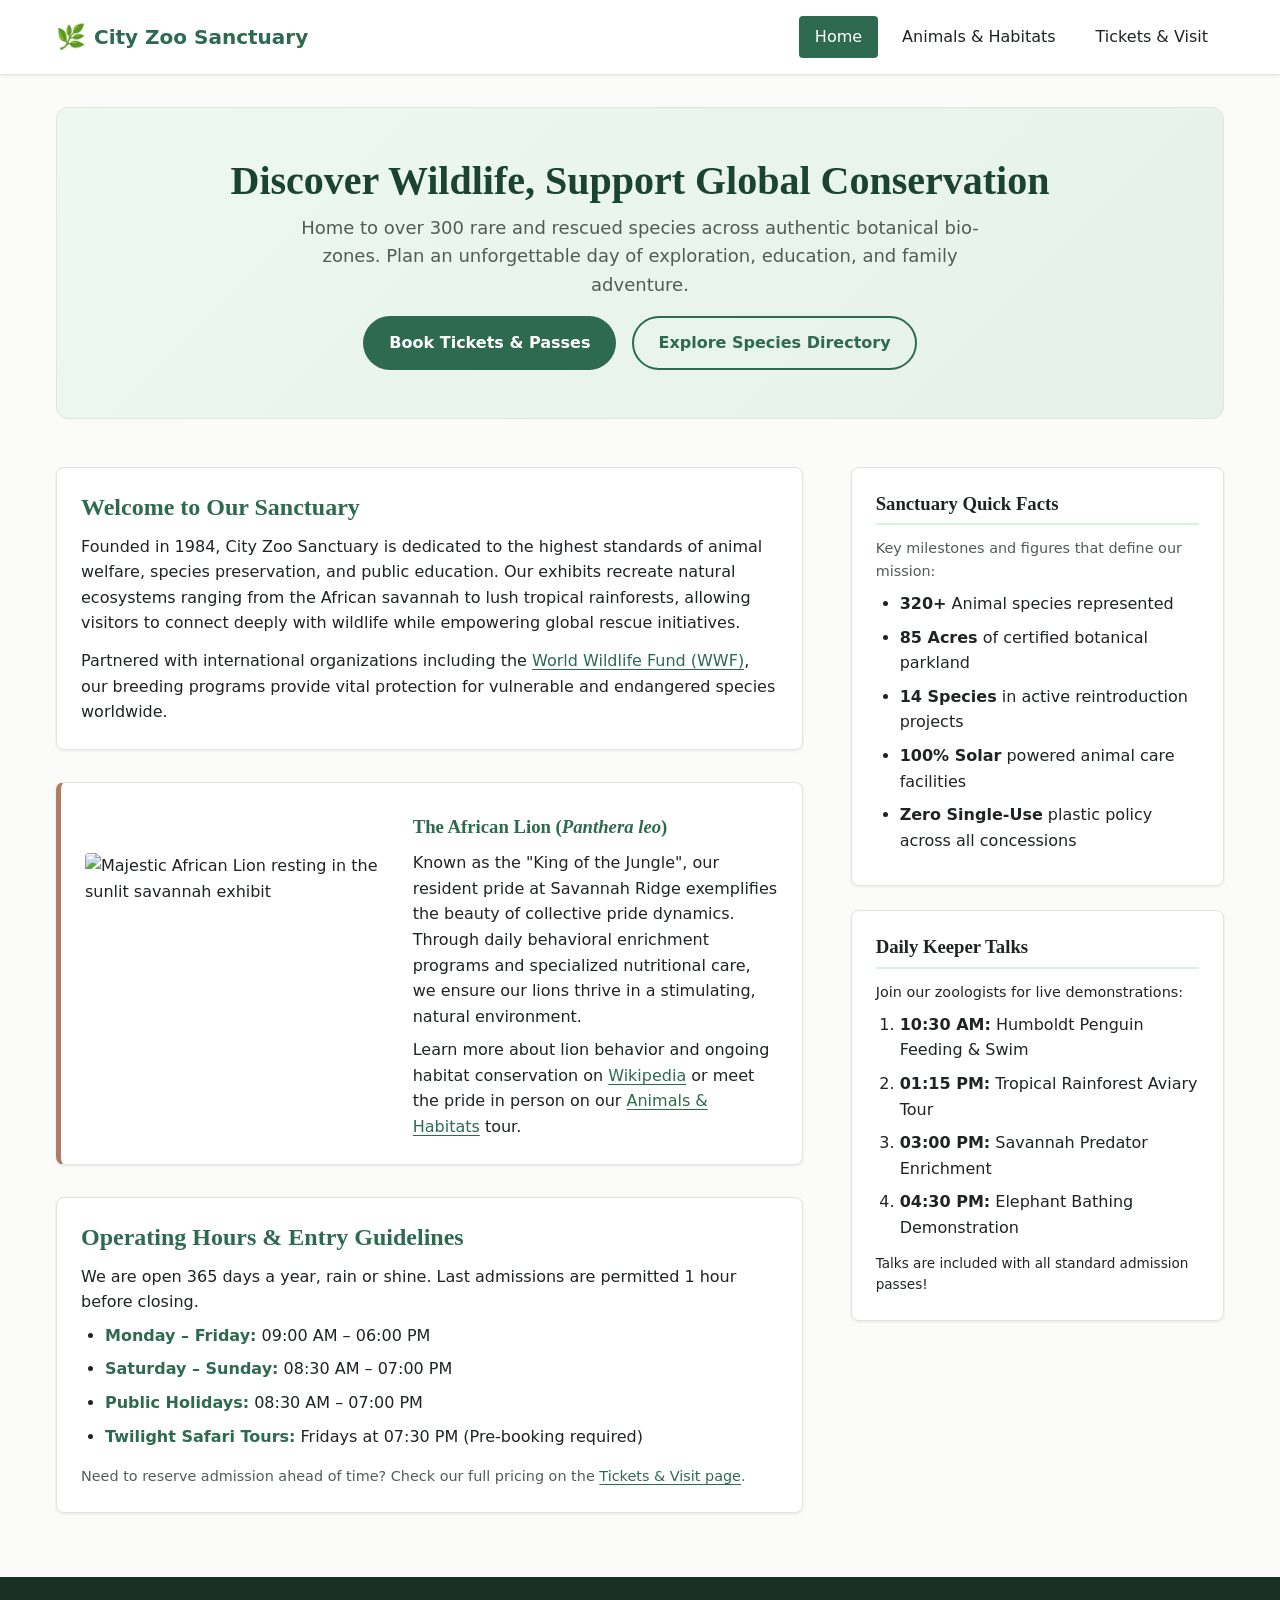
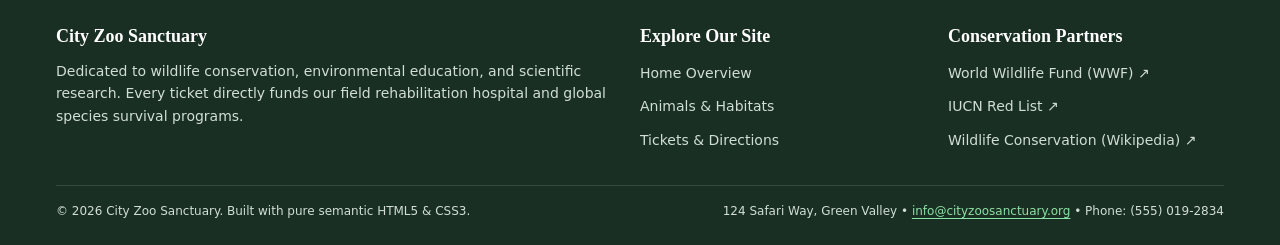
==== Project1/index.html @ 41828d02 "feat: create initial website structure with index, tickets, animals pages, and stylesheet" ====
<!DOCTYPE html>
<html lang="en">
<head>
  <meta charset="UTF-8">
  <meta name="viewport" content="width=device-width, initial-scale=1.0">
  <meta http-equiv="X-UA-Compatible" content="IE=edge">
  
  <title>City Zoo Sanctuary | Home &amp; Wildlife Highlights</title>
  <meta name="description" content="Welcome to City Zoo Sanctuary. Explore world-class wildlife habitats, daily feeding talks, operating hours, and active species conservation programs.">
  
  <!-- Baseline Design Tokens & Core Stylesheet -->
  <link rel="stylesheet" href="css/style.css">
</head>
<body>

  <!-- Site Header Landmark with Flexbox Navigation -->
  <header class="site-header">
    <div class="container navbar-container">
      <a href="index.html" class="brand-link" aria-label="City Zoo Sanctuary Home">
        <span class="brand-logo-icon" aria-hidden="true">🌿</span>
        <span>City Zoo Sanctuary</span>
      </a>

      <!-- Primary Site Navigation (Internal Links) -->
      <nav class="site-nav" aria-label="Main Website Navigation">
        <ul class="nav-menu">
          <li class="nav-item"><a href="index.html" class="nav-link active" aria-current="page">Home</a></li>
          <li class="nav-item"><a href="animals.html" class="nav-link">Animals &amp; Habitats</a></li>
          <li class="nav-item"><a href="tickets.html" class="nav-link">Tickets &amp; Visit</a></li>
        </ul>
      </nav>
    </div>
  </header>

  <!-- Main Landmark -->
  <main class="site-main">
    <div class="container">
      
      <!-- Welcome Hero Section -->
      <section class="page-hero" aria-labelledby="welcome-heading">
        <h1 id="welcome-heading">Discover Wildlife, Support Global Conservation</h1>
        <p>
          Home to over 300 rare and rescued species across authentic botanical bio-zones.
          Plan an unforgettable day of exploration, education, and family adventure.
        </p>
        <div class="hero-actions">
          <a href="tickets.html" class="btn btn-primary">Book Tickets &amp; Passes</a>
          <a href="animals.html" class="btn btn-secondary">Explore Species Directory</a>
        </div>
      </section>

      <!-- Content Split: Main Sections + Aside Sidebar -->
      <div class="home-layout-grid">
        
        <!-- Main Column -->
        <div class="home-main-column">
          
          <!-- Introduction Section -->
          <section class="content-card" aria-labelledby="intro-title">
            <h2 id="intro-title">Welcome to Our Sanctuary</h2>
            <p>
              Founded in 1984, City Zoo Sanctuary is dedicated to the highest standards of animal welfare,
              species preservation, and public education. Our exhibits recreate natural ecosystems ranging
              from the African savannah to lush tropical rainforests, allowing visitors to connect deeply
              with wildlife while empowering global rescue initiatives.
            </p>
            <p style="margin-top: 0.75rem;">
              Partnered with international organizations including the
              <a href="https://www.worldwildlife.org" target="_blank" rel="noopener noreferrer">World Wildlife Fund (WWF)</a>,
              our breeding programs provide vital protection for vulnerable and endangered species worldwide.
            </p>
          </section>

          <!-- Featured Article Landmark: Animal of the Month -->
          <article class="content-card featured-article" aria-labelledby="article-aotm-title">
            <div class="featured-article-content">
              <div class="featured-img-wrap">
                <img 
                  src="https://images.unsplash.com/photo-1546182990-dffeafbe841d?auto=format&fit=crop&w=800&q=80" 
                  alt="Majestic African Lion resting in the sunlit savannah exhibit"
                  loading="lazy"
                >
              </div>
              <div class="featured-article-body">
                <span class="species-status-tag status-vulnerable">Animal of the Month</span>
                <h3 id="article-aotm-title" style="margin-top: 0.5rem;">The African Lion (<em>Panthera leo</em>)</h3>
                <p>
                  Known as the "King of the Jungle", our resident pride at Savannah Ridge exemplifies the
                  beauty of collective pride dynamics. Through daily behavioral enrichment programs and
                  specialized nutritional care, we ensure our lions thrive in a stimulating, natural environment.
                </p>
                <p style="margin-top: 0.5rem;">
                  Learn more about lion behavior and ongoing habitat conservation on 
                  <a href="https://en.wikipedia.org/wiki/Lion" target="_blank" rel="noopener noreferrer">Wikipedia</a>
                  or meet the pride in person on our <a href="animals.html">Animals &amp; Habitats</a> tour.
                </p>
              </div>
            </div>
          </article>

          <!-- Operating Hours Section with Unordered List -->
          <section class="content-card" aria-labelledby="hours-title">
            <h2 id="hours-title">Operating Hours &amp; Entry Guidelines</h2>
            <p>We are open 365 days a year, rain or shine. Last admissions are permitted 1 hour before closing.</p>
            
            <ul class="hours-list">
              <li><span class="hours-highlight">Monday – Friday:</span> 09:00 AM – 06:00 PM</li>
              <li><span class="hours-highlight">Saturday – Sunday:</span> 08:30 AM – 07:00 PM</li>
              <li><span class="hours-highlight">Public Holidays:</span> 08:30 AM – 07:00 PM</li>
              <li><span class="hours-highlight">Twilight Safari Tours:</span> Fridays at 07:30 PM (Pre-booking required)</li>
            </ul>

            <p style="margin-top: 1rem; font-size: 0.9rem; color: var(--color-text-muted);">
              Need to reserve admission ahead of time? Check our full pricing on the 
              <a href="tickets.html">Tickets &amp; Visit page</a>.
            </p>
          </section>

        </div>

        <!-- Complementary Aside Landmark: Quick Facts & Highlights -->
        <aside class="sidebar-aside" aria-labelledby="quick-facts-title">
          
          <div class="sidebar-box">
            <h3 id="quick-facts-title">Sanctuary Quick Facts</h3>
            <p style="font-size: 0.9rem; color: var(--color-text-muted);">Key milestones and figures that define our mission:</p>
            <ul class="facts-list">
              <li><strong>320+</strong> Animal species represented</li>
              <li><strong>85 Acres</strong> of certified botanical parkland</li>
              <li><strong>14 Species</strong> in active reintroduction projects</li>
              <li><strong>100% Solar</strong> powered animal care facilities</li>
              <li><strong>Zero Single-Use</strong> plastic policy across all concessions</li>
            </ul>
          </div>

          <div class="sidebar-box">
            <h3>Daily Keeper Talks</h3>
            <p style="font-size: 0.9rem; margin-bottom: 0.5rem;">Join our zoologists for live demonstrations:</p>
            <ol class="instruction-steps">
              <li><strong>10:30 AM:</strong> Humboldt Penguin Feeding &amp; Swim</li>
              <li><strong>01:15 PM:</strong> Tropical Rainforest Aviary Tour</li>
              <li><strong>03:00 PM:</strong> Savannah Predator Enrichment</li>
              <li><strong>04:30 PM:</strong> Elephant Bathing Demonstration</li>
            </ol>
            <p style="margin-top: 0.75rem; font-size: 0.85rem;">
              Talks are included with all standard admission passes!
            </p>
          </div>

        </aside>

      </div>

    </div>
  </main>

  <!-- Footer Landmark with External Authoritative Links -->
  <footer class="site-footer">
    <div class="container footer-container">
      <div class="footer-grid">
        
        <div class="footer-col">
          <h4>City Zoo Sanctuary</h4>
          <p>
            Dedicated to wildlife conservation, environmental education, and scientific research.
            Every ticket directly funds our field rehabilitation hospital and global species survival programs.
          </p>
        </div>

        <div class="footer-col">
          <h4>Explore Our Site</h4>
          <ul class="footer-links-list">
            <li><a href="index.html">Home Overview</a></li>
            <li><a href="animals.html">Animals &amp; Habitats</a></li>
            <li><a href="tickets.html">Tickets &amp; Directions</a></li>
          </ul>
        </div>

        <div class="footer-col">
          <h4>Conservation Partners</h4>
          <ul class="footer-links-list">
            <li>
              <a href="https://www.worldwildlife.org" target="_blank" rel="noopener noreferrer">
                World Wildlife Fund (WWF) &nearr;
              </a>
            </li>
            <li>
              <a href="https://www.iucnredlist.org" target="_blank" rel="noopener noreferrer">
                IUCN Red List &nearr;
              </a>
            </li>
            <li>
              <a href="https://en.wikipedia.org/wiki/Wildlife_conservation" target="_blank" rel="noopener noreferrer">
                Wildlife Conservation (Wikipedia) &nearr;
              </a>
            </li>
          </ul>
        </div>

      </div>

      <div class="footer-bottom">
        <p>&copy; 2026 City Zoo Sanctuary. Built with pure semantic HTML5 &amp; CSS3.</p>
        <address>
          124 Safari Way, Green Valley &bull;
          <a href="mailto:info@cityzoosanctuary.org">info@cityzoosanctuary.org</a> &bull;
          Phone: (555) 019-2834
        </address>
      </div>
    </div>
  </footer>

</body>
</html>
---- Project1/css/style.css ----
@import url('variables.css');

/* ==========================================================================
   CSS Reset & Base Global Settings
   ========================================================================== */
*, *::before, *::after {
  box-sizing: border-box;
  margin: 0;
  padding: 0;
}

html {
  font-size: 16px;
  scroll-behavior: smooth;
}

body {
  font-family: var(--font-family-base, system-ui, -apple-system, sans-serif);
  font-size: var(--font-size-md, 1rem);
  line-height: var(--line-height-base, 1.6);
  color: var(--color-text-main, #1f2421);
  background-color: var(--color-bg-main, #fbfbf9);
  display: flex;
  flex-direction: column;
  min-height: 100vh;
  overflow-x: hidden;
}

img, video, iframe, embed {
  max-width: 100%;
  display: block;
}

a {
  color: var(--color-primary, #2d6a4f);
  text-decoration: underline;
  text-underline-offset: 3px;
  transition: color var(--transition-fast, 0.15s ease-in-out);
}

a:hover, a:focus-visible {
  color: var(--color-primary-hover, #1b4332);
}

h1, h2, h3, h4 {
  font-family: var(--font-family-heading, Georgia, serif);
  line-height: var(--line-height-tight, 1.25);
  color: var(--color-text-main, #1f2421);
}

/* ==========================================================================
   Global Layout Containers
   ========================================================================== */
.container {
  width: 100%;
  max-width: var(--container-max-width, 1200px);
  margin-left: auto;
  margin-right: auto;
  padding-left: var(--space-md, 1rem);
  padding-right: var(--space-md, 1rem);
}

.site-main {
  flex: 1 0 auto;
  padding-top: var(--space-xl, 2rem);
  padding-bottom: var(--space-3xl, 4rem);
}

/* ==========================================================================
   Header & Navigation (Flexbox)
   ========================================================================== */
.site-header {
  background-color: var(--color-bg-surface, #ffffff);
  border-bottom: 1px solid var(--color-border-subtle, #e2e5df);
  box-shadow: var(--shadow-sm, 0 1px 3px rgba(0, 0, 0, 0.05));
  position: sticky;
  top: 0;
  z-index: 100;
}

.navbar-container {
  display: flex;
  flex-direction: column;
  align-items: center;
  padding-top: var(--space-sm, 0.75rem);
  padding-bottom: var(--space-sm, 0.75rem);
  gap: var(--space-sm, 0.75rem);
}

.brand-link {
  display: flex;
  align-items: center;
  gap: var(--space-xs, 0.5rem);
  text-decoration: none;
  font-size: var(--font-size-xl, 1.25rem);
  font-weight: var(--font-weight-bold, 700);
  color: var(--color-primary, #2d6a4f);
}

.brand-logo-icon {
  font-size: 1.5rem;
  line-height: 1;
}

.nav-menu {
  list-style: none;
  display: flex;
  flex-direction: column;
  align-items: center;
  width: 100%;
  gap: var(--space-xs, 0.5rem);
}

.nav-item {
  width: 100%;
  text-align: center;
}

.nav-link {
  display: block;
  text-decoration: none;
  padding: 0.5rem 1rem;
  font-weight: var(--font-weight-medium, 500);
  color: var(--color-text-main, #1f2421);
  border-radius: var(--radius-sm, 4px);
  transition: all var(--transition-fast, 0.15s ease-in-out);
}

.nav-link:hover, .nav-link:focus-visible {
  background-color: var(--color-primary-light, #d8f3dc);
  color: var(--color-primary-hover, #1b4332);
}

.nav-link.active {
  background-color: var(--color-primary, #2d6a4f);
  color: var(--color-text-inverse, #ffffff);
}

/* ==========================================================================
   Page Hero & Section Headers
   ========================================================================== */
.page-hero {
  background: linear-gradient(135deg, var(--color-primary-surface, #edf8f0), #e5f1ea);
  border: 1px solid var(--color-border-subtle, #e2e5df);
  border-radius: var(--radius-lg, 12px);
  padding: var(--space-xl, 2rem) var(--space-md, 1rem);
  margin-bottom: var(--space-2xl, 3rem);
  text-align: center;
}

.page-hero h1 {
  font-size: var(--font-size-3xl, 2rem);
  margin-bottom: var(--space-xs, 0.5rem);
  color: var(--color-primary-hover, #1b4332);
}

.page-hero p {
  font-size: var(--font-size-lg, 1.125rem);
  color: var(--color-text-muted, #525c56);
  max-width: 720px;
  margin-left: auto;
  margin-right: auto;
  margin-bottom: var(--space-md, 1rem);
}

.hero-actions {
  display: flex;
  justify-content: center;
  gap: var(--space-md, 1rem);
  flex-wrap: wrap;
}

.btn {
  display: inline-block;
  padding: 0.75rem 1.5rem;
  font-size: var(--font-size-md, 1rem);
  font-weight: var(--font-weight-semibold, 600);
  text-decoration: none;
  border-radius: var(--radius-pill, 9999px);
  border: 2px solid transparent;
  cursor: pointer;
  transition: all var(--transition-base, 0.25s ease-in-out);
}

.btn-primary {
  background-color: var(--color-primary, #2d6a4f);
  color: var(--color-text-inverse, #ffffff);
}

.btn-primary:hover, .btn-primary:focus-visible {
  background-color: var(--color-primary-hover, #1b4332);
  color: var(--color-text-inverse, #ffffff);
  box-shadow: var(--shadow-md, 0 4px 12px rgba(0, 0, 0, 0.12));
}

.btn-secondary {
  background-color: transparent;
  border-color: var(--color-primary, #2d6a4f);
  color: var(--color-primary, #2d6a4f);
}

.btn-secondary:hover, .btn-secondary:focus-visible {
  background-color: var(--color-primary-light, #d8f3dc);
}

/* ==========================================================================
   Home Page Layout (CSS Grid / Responsive Split)
   ========================================================================== */
.home-layout-grid {
  display: grid;
  grid-template-columns: 1fr;
  gap: var(--space-xl, 2rem);
}

.home-main-column {
  display: flex;
  flex-direction: column;
  gap: var(--space-xl, 2rem);
}

.content-card {
  background-color: var(--color-bg-surface, #ffffff);
  border: 1px solid var(--color-border-subtle, #e2e5df);
  border-radius: var(--radius-md, 8px);
  padding: var(--space-lg, 1.5rem);
  box-shadow: var(--shadow-sm, 0 1px 3px rgba(0, 0, 0, 0.05));
}

.content-card h2, .content-card h3 {
  margin-bottom: var(--space-sm, 0.75rem);
  color: var(--color-primary, #2d6a4f);
}

/* Animal of the Month Article */
.featured-article {
  background-color: var(--color-bg-surface, #ffffff);
  border-left: 5px solid var(--color-earth-accent, #b07d62);
}

.featured-article-content {
  display: flex;
  flex-direction: column;
  gap: var(--space-md, 1rem);
}

.featured-img-wrap img {
  width: 100%;
  height: 240px;
  object-fit: cover;
  border-radius: var(--radius-sm, 4px);
}

/* Sidebar Aside */
.sidebar-aside {
  display: flex;
  flex-direction: column;
  gap: var(--space-lg, 1.5rem);
}

.sidebar-box {
  background-color: var(--color-bg-surface, #ffffff);
  border: 1px solid var(--color-border-subtle, #e2e5df);
  border-radius: var(--radius-md, 8px);
  padding: var(--space-lg, 1.5rem);
  box-shadow: var(--shadow-sm, 0 1px 3px rgba(0, 0, 0, 0.05));
}

.sidebar-box h3 {
  border-bottom: 2px solid var(--color-primary-light, #d8f3dc);
  padding-bottom: var(--space-xs, 0.5rem);
  margin-bottom: var(--space-sm, 0.75rem);
}

/* Quick Facts & Operating Hours Lists */
.facts-list, .hours-list, .instruction-steps {
  padding-left: var(--space-lg, 1.5rem);
  margin-top: var(--space-xs, 0.5rem);
}

.facts-list li, .hours-list li, .instruction-steps li {
  margin-bottom: var(--space-xs, 0.5rem);
}

.hours-highlight {
  font-weight: var(--font-weight-bold, 700);
  color: var(--color-primary, #2d6a4f);
}

/* ==========================================================================
   Animals Gallery (CSS Grid)
   ========================================================================== */
.gallery-grid {
  display: grid;
  grid-template-columns: repeat(auto-fit, minmax(280px, 1fr));
  gap: var(--space-lg, 1.5rem);
  margin-top: var(--space-lg, 1.5rem);
  margin-bottom: var(--space-2xl, 3rem);
}

.animal-card {
  display: flex;
  flex-direction: column;
  background-color: var(--color-bg-surface, #ffffff);
  border: 1px solid var(--color-border-subtle, #e2e5df);
  border-radius: var(--radius-md, 8px);
  overflow: hidden;
  box-shadow: var(--shadow-sm, 0 1px 3px rgba(0, 0, 0, 0.06));
  transition: transform var(--transition-base, 0.25s ease-in-out), box-shadow var(--transition-base, 0.25s ease-in-out);
}

.animal-card:hover {
  transform: translateY(-4px);
  box-shadow: var(--shadow-md, 0 4px 12px rgba(0, 0, 0, 0.12));
}

.animal-img-wrapper {
  position: relative;
  width: 100%;
  aspect-ratio: 16 / 10;
  overflow: hidden;
  background-color: var(--color-bg-muted, #f2f3ee);
}

.animal-img-wrapper img {
  width: 100%;
  height: 100%;
  object-fit: cover;
  transition: transform 0.3s ease;
}

.animal-card:hover .animal-img-wrapper img {
  transform: scale(1.03);
}

.species-status-tag {
  position: absolute;
  top: 0.75rem;
  right: 0.75rem;
  font-size: var(--font-size-xs, 0.75rem);
  font-weight: var(--font-weight-bold, 700);
  padding: 0.25rem 0.5rem;
  border-radius: var(--radius-pill, 9999px);
  text-transform: uppercase;
  letter-spacing: 0.05em;
}

.status-vulnerable {
  background-color: #fef3c7;
  color: #92400e;
}

.status-endangered {
  background-color: #fee2e2;
  color: #991b1b;
}

.status-least-concern {
  background-color: #d1fae5;
  color: #065f46;
}

.animal-card-body {
  padding: var(--space-md, 1rem);
  display: flex;
  flex-direction: column;
  flex-grow: 1;
}

.animal-card-body h3 {
  font-size: var(--font-size-xl, 1.25rem);
  margin-bottom: var(--space-2xs, 0.25rem);
}

.scientific-name {
  font-style: italic;
  font-size: var(--font-size-sm, 0.875rem);
  color: var(--color-text-muted, #525c56);
  margin-bottom: var(--space-xs, 0.5rem);
}

.animal-desc {
  font-size: 0.95rem;
  margin-bottom: var(--space-md, 1rem);
  flex-grow: 1;
}

.learn-more-link {
  font-weight: var(--font-weight-semibold, 600);
  display: inline-flex;
  align-items: center;
  gap: 0.25rem;
}

/* ==========================================================================
   Media Section (Video, Audio & PDF Embed)
   ========================================================================== */
.media-section {
  background-color: var(--color-bg-surface, #ffffff);
  border: 1px solid var(--color-border-subtle, #e2e5df);
  border-radius: var(--radius-lg, 12px);
  padding: var(--space-xl, 2rem) var(--space-md, 1rem);
  margin-top: var(--space-2xl, 3rem);
}

.media-section h2 {
  text-align: center;
  margin-bottom: var(--space-xs, 0.5rem);
}

.media-subtitle {
  text-align: center;
  color: var(--color-text-muted, #525c56);
  margin-bottom: var(--space-xl, 2rem);
}

.media-grid {
  display: grid;
  grid-template-columns: 1fr;
  gap: var(--space-xl, 2rem);
}

.media-item {
  background-color: var(--color-bg-main, #fbfbf9);
  border: 1px solid var(--color-border-subtle, #e2e5df);
  border-radius: var(--radius-md, 8px);
  padding: var(--space-md, 1rem);
}

.media-item h3 {
  margin-bottom: var(--space-xs, 0.5rem);
  font-size: var(--font-size-lg, 1.125rem);
}

.media-item p {
  font-size: var(--font-size-sm, 0.875rem);
  color: var(--color-text-muted, #525c56);
  margin-bottom: var(--space-sm, 0.75rem);
}

.video-container {
  width: 100%;
  border-radius: var(--radius-sm, 4px);
  overflow: hidden;
  background-color: #000000;
}

.video-container video {
  width: 100%;
  display: block;
}

.audio-container audio {
  width: 100%;
  margin-top: var(--space-xs, 0.5rem);
}

.embed-pdf-container {
  width: 100%;
  height: 380px;
  border-radius: var(--radius-sm, 4px);
  overflow: hidden;
  border: 1px solid var(--color-border-medium, #c8cecb);
}

.embed-pdf-container embed {
  width: 100%;
  height: 100%;
}

.fallback-text {
  font-size: var(--font-size-xs, 0.75rem);
  margin-top: var(--space-xs, 0.5rem);
  color: var(--color-text-muted, #525c56);
}

/* ==========================================================================
   Tickets & Booking Layout: Table, Form & Map
   ========================================================================== */
.tickets-layout-grid {
  display: grid;
  grid-template-columns: 1fr;
  gap: var(--space-2xl, 3rem);
}

/* Pricing Table */
.table-responsive-wrapper {
  width: 100%;
  overflow-x: auto;
  -webkit-overflow-scrolling: touch;
  margin-top: var(--space-md, 1rem);
  border: 1px solid var(--color-border-subtle, #e2e5df);
  border-radius: var(--radius-md, 8px);
}

.pricing-table {
  width: 100%;
  border-collapse: collapse;
  text-align: left;
  background-color: var(--color-bg-surface, #ffffff);
}

.pricing-table thead {
  background-color: var(--color-primary-surface, #edf8f0);
}

.pricing-table th, .pricing-table td {
  padding: 0.875rem 1rem;
  border-bottom: 1px solid var(--color-border-subtle, #e2e5df);
  font-size: 0.95rem;
}

.pricing-table th {
  color: var(--color-primary-hover, #1b4332);
  font-weight: var(--font-weight-semibold, 600);
}

.pricing-table tbody tr:hover {
  background-color: var(--color-bg-muted, #f2f3ee);
}

.pricing-table tfoot {
  font-size: var(--font-size-xs, 0.75rem);
  color: var(--color-text-muted, #525c56);
  background-color: var(--color-bg-main, #fbfbf9);
}

.pricing-table tfoot td {
  padding: 0.75rem 1rem;
}

.price-tag {
  font-weight: var(--font-weight-bold, 700);
  color: var(--color-primary, #2d6a4f);
}

/* Reservation Form (Flexbox Controls) */
.booking-form-card {
  background-color: var(--color-bg-surface, #ffffff);
  border: 1px solid var(--color-border-subtle, #e2e5df);
  border-radius: var(--radius-lg, 12px);
  padding: var(--space-xl, 2rem) var(--space-md, 1rem);
  box-shadow: var(--shadow-sm, 0 1px 3px rgba(0, 0, 0, 0.05));
}

.booking-form-card h2 {
  margin-bottom: var(--space-xs, 0.5rem);
  color: var(--color-primary, #2d6a4f);
}

.booking-form-card p {
  color: var(--color-text-muted, #525c56);
  margin-bottom: var(--space-lg, 1.5rem);
}

.booking-form {
  display: flex;
  flex-direction: column;
  gap: var(--space-md, 1rem);
}

.form-group {
  display: flex;
  flex-direction: column;
  gap: var(--space-2xs, 0.25rem);
}

.form-row-2col {
  display: flex;
  flex-direction: column;
  gap: var(--space-md, 1rem);
}

.form-label {
  font-size: var(--font-size-sm, 0.875rem);
  font-weight: var(--font-weight-medium, 500);
  color: var(--color-text-main, #1f2421);
}

.required-asterisk {
  color: #c53030;
}

.form-input, .form-select, .form-textarea {
  width: 100%;
  padding: 0.75rem 0.875rem;
  font-family: inherit;
  font-size: var(--font-size-md, 1rem);
  border: 1px solid var(--color-border-medium, #c8cecb);
  border-radius: var(--radius-sm, 4px);
  background-color: #ffffff;
  color: var(--color-text-main, #1f2421);
  transition: border-color var(--transition-fast, 0.15s), box-shadow var(--transition-fast, 0.15s);
}

.form-input:focus, .form-select:focus, .form-textarea:focus {
  outline: none;
  border-color: var(--color-border-focus, #2d6a4f);
  box-shadow: 0 0 0 3px var(--color-primary-light, #d8f3dc);
}

.form-textarea {
  min-height: 100px;
  resize: vertical;
}

.form-helper {
  font-size: var(--font-size-xs, 0.75rem);
  color: var(--color-text-muted, #525c56);
}

/* Map Section (iframe) */
.map-card {
  background-color: var(--color-bg-surface, #ffffff);
  border: 1px solid var(--color-border-subtle, #e2e5df);
  border-radius: var(--radius-lg, 12px);
  padding: var(--space-lg, 1.5rem);
  box-shadow: var(--shadow-sm, 0 1px 3px rgba(0, 0, 0, 0.05));
}

.map-card h2 {
  margin-bottom: var(--space-xs, 0.5rem);
  color: var(--color-primary, #2d6a4f);
}

.map-card p {
  color: var(--color-text-muted, #525c56);
  margin-bottom: var(--space-md, 1rem);
}

.map-iframe-container {
  width: 100%;
  aspect-ratio: 16 / 9;
  border-radius: var(--radius-md, 8px);
  overflow: hidden;
  border: 1px solid var(--color-border-subtle, #e2e5df);
}

.map-iframe-container iframe {
  width: 100%;
  height: 100%;
  border: 0;
}

/* ==========================================================================
   Footer Landmark
   ========================================================================= */
.site-footer {
  background-color: #1a2f23;
  color: #d1ded6;
  padding: var(--space-2xl, 3rem) 0 var(--space-lg, 1.5rem) 0;
  margin-top: auto;
}

.footer-container {
  display: flex;
  flex-direction: column;
  gap: var(--space-xl, 2rem);
}

.footer-grid {
  display: grid;
  grid-template-columns: 1fr;
  gap: var(--space-xl, 2rem);
}

.footer-col h4 {
  color: #ffffff;
  font-size: var(--font-size-lg, 1.125rem);
  margin-bottom: var(--space-sm, 0.75rem);
}

.footer-col p {
  font-size: var(--font-size-sm, 0.875rem);
  line-height: 1.6;
}

.footer-links-list {
  list-style: none;
  display: flex;
  flex-direction: column;
  gap: var(--space-xs, 0.5rem);
}

.footer-links-list a {
  color: #d1ded6;
  text-decoration: none;
  font-size: var(--font-size-sm, 0.875rem);
  transition: color var(--transition-fast, 0.15s ease-in-out);
}

.footer-links-list a:hover, .footer-links-list a:focus-visible {
  color: #8ce1a4;
  text-decoration: underline;
}

.footer-bottom {
  border-top: 1px solid rgba(255, 255, 255, 0.12);
  padding-top: var(--space-md, 1rem);
  display: flex;
  flex-direction: column;
  align-items: center;
  gap: var(--space-xs, 0.5rem);
  font-size: var(--font-size-xs, 0.75rem);
  text-align: center;
}

.footer-bottom address {
  font-style: normal;
}

.footer-bottom a {
  color: #8ce1a4;
}

/* ==========================================================================
   Responsive Breakpoint: Desktop (> 768px)
   ========================================================================== */
@media (min-width: 769px) {
  .site-header {
    padding: 0;
  }

  .navbar-container {
    flex-direction: row;
    justify-content: space-between;
    padding-top: var(--space-md, 1rem);
    padding-bottom: var(--space-md, 1rem);
  }

  .nav-menu {
    flex-direction: row;
    width: auto;
    gap: var(--space-xs, 0.5rem);
  }

  .nav-item {
    width: auto;
  }

  .page-hero {
    padding: var(--space-2xl, 3rem) var(--space-xl, 2rem);
  }

  .page-hero h1 {
    font-size: var(--font-size-4xl, 2.5rem);
  }

  /* Home Desktop Split: 2fr Main Content, 1fr Sidebar Aside */
  .home-layout-grid {
    grid-template-columns: 2fr 1fr;
    gap: var(--space-2xl, 3rem);
    align-items: start;
  }

  .featured-article-content {
    flex-direction: row;
    align-items: center;
  }

  .featured-img-wrap {
    flex: 0 0 45%;
  }

  .featured-article-body {
    flex: 1;
  }

  /* Media Section Grid (Video, Audio & PDF side by side) */
  .media-grid {
    grid-template-columns: repeat(3, 1fr);
  }

  /* Tickets Desktop 2-column form rows */
  .form-row-2col {
    flex-direction: row;
  }

  .form-row-2col .form-group {
    flex: 1;
  }

  /* Footer 3 Columns */
  .footer-grid {
    grid-template-columns: 2fr 1fr 1fr;
  }

  .footer-bottom {
    flex-direction: row;
    justify-content: space-between;
    text-align: left;
  }
}
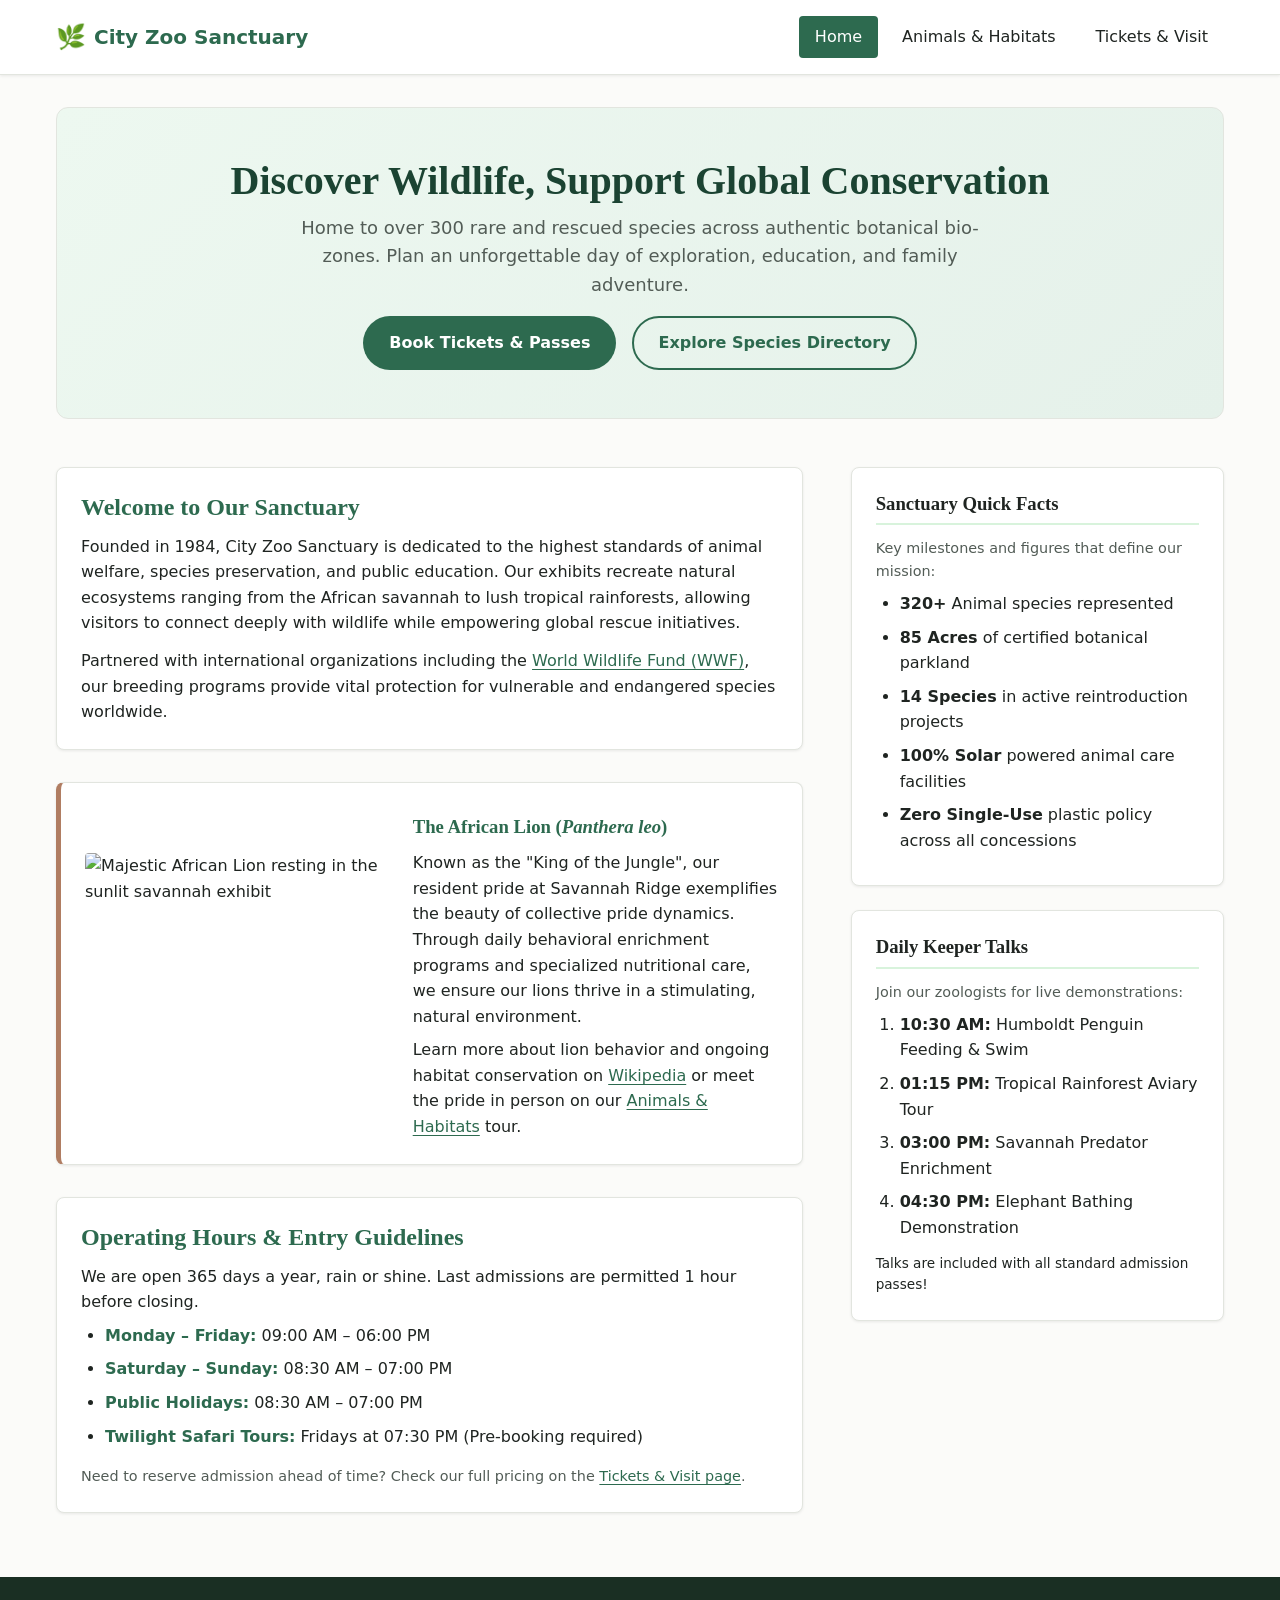
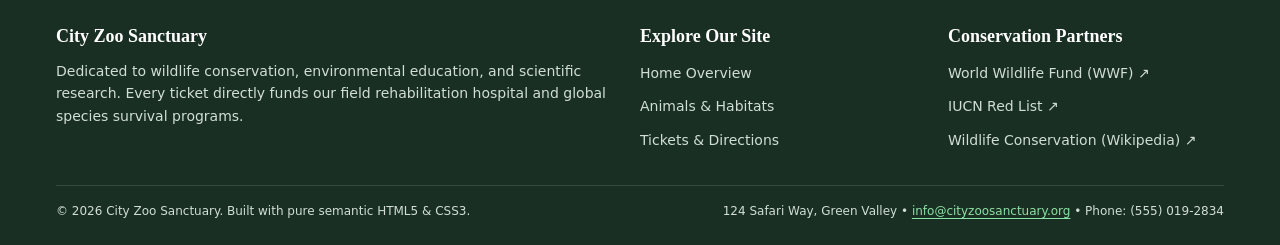
==== commit 30e48bd2: "feat: add animal profiles, CSS styles, QA report, home, and ticket pages for City Zoo Sanctuary" ====
--- a/Project1/index.html
+++ b/Project1/index.html
@@ -4,10 +4,10 @@
   <meta charset="UTF-8">
   <meta name="viewport" content="width=device-width, initial-scale=1.0">
   <meta http-equiv="X-UA-Compatible" content="IE=edge">
-  
+
   <title>City Zoo Sanctuary | Home &amp; Wildlife Highlights</title>
   <meta name="description" content="Welcome to City Zoo Sanctuary. Explore world-class wildlife habitats, daily feeding talks, operating hours, and active species conservation programs.">
-  
+
   <!-- Baseline Design Tokens & Core Stylesheet -->
   <link rel="stylesheet" href="css/style.css">
 </head>
@@ -35,7 +35,7 @@
   <!-- Main Landmark -->
   <main class="site-main">
     <div class="container">
-      
+
       <!-- Welcome Hero Section -->
       <section class="page-hero" aria-labelledby="welcome-heading">
         <h1 id="welcome-heading">Discover Wildlife, Support Global Conservation</h1>
@@ -51,10 +51,10 @@
 
       <!-- Content Split: Main Sections + Aside Sidebar -->
       <div class="home-layout-grid">
-        
+
         <!-- Main Column -->
         <div class="home-main-column">
-          
+
           <!-- Introduction Section -->
           <section class="content-card" aria-labelledby="intro-title">
             <h2 id="intro-title">Welcome to Our Sanctuary</h2>
@@ -64,7 +64,7 @@
               from the African savannah to lush tropical rainforests, allowing visitors to connect deeply
               with wildlife while empowering global rescue initiatives.
             </p>
-            <p style="margin-top: 0.75rem;">
+            <p class="mt-sm">
               Partnered with international organizations including the
               <a href="https://www.worldwildlife.org" target="_blank" rel="noopener noreferrer">World Wildlife Fund (WWF)</a>,
               our breeding programs provide vital protection for vulnerable and endangered species worldwide.
@@ -83,14 +83,14 @@
               </div>
               <div class="featured-article-body">
                 <span class="species-status-tag status-vulnerable">Animal of the Month</span>
-                <h3 id="article-aotm-title" style="margin-top: 0.5rem;">The African Lion (<em>Panthera leo</em>)</h3>
+                <h3 id="article-aotm-title" class="article-heading-spaced">The African Lion (<em>Panthera leo</em>)</h3>
                 <p>
                   Known as the "King of the Jungle", our resident pride at Savannah Ridge exemplifies the
                   beauty of collective pride dynamics. Through daily behavioral enrichment programs and
                   specialized nutritional care, we ensure our lions thrive in a stimulating, natural environment.
                 </p>
-                <p style="margin-top: 0.5rem;">
-                  Learn more about lion behavior and ongoing habitat conservation on 
+                <p class="mt-xs">
+                  Learn more about lion behavior and ongoing habitat conservation on
                   <a href="https://en.wikipedia.org/wiki/Lion" target="_blank" rel="noopener noreferrer">Wikipedia</a>
                   or meet the pride in person on our <a href="animals.html">Animals &amp; Habitats</a> tour.
                 </p>
@@ -102,7 +102,7 @@
           <section class="content-card" aria-labelledby="hours-title">
             <h2 id="hours-title">Operating Hours &amp; Entry Guidelines</h2>
             <p>We are open 365 days a year, rain or shine. Last admissions are permitted 1 hour before closing.</p>
-            
+
             <ul class="hours-list">
               <li><span class="hours-highlight">Monday – Friday:</span> 09:00 AM – 06:00 PM</li>
               <li><span class="hours-highlight">Saturday – Sunday:</span> 08:30 AM – 07:00 PM</li>
@@ -110,8 +110,8 @@
               <li><span class="hours-highlight">Twilight Safari Tours:</span> Fridays at 07:30 PM (Pre-booking required)</li>
             </ul>
 
-            <p style="margin-top: 1rem; font-size: 0.9rem; color: var(--color-text-muted);">
-              Need to reserve admission ahead of time? Check our full pricing on the 
+            <p class="mt-md text-subtle">
+              Need to reserve admission ahead of time? Check our full pricing on the
               <a href="tickets.html">Tickets &amp; Visit page</a>.
             </p>
           </section>
@@ -120,10 +120,10 @@
 
         <!-- Complementary Aside Landmark: Quick Facts & Highlights -->
         <aside class="sidebar-aside" aria-labelledby="quick-facts-title">
-          
+
           <div class="sidebar-box">
             <h3 id="quick-facts-title">Sanctuary Quick Facts</h3>
-            <p style="font-size: 0.9rem; color: var(--color-text-muted);">Key milestones and figures that define our mission:</p>
+            <p class="text-subtle">Key milestones and figures that define our mission:</p>
             <ul class="facts-list">
               <li><strong>320+</strong> Animal species represented</li>
               <li><strong>85 Acres</strong> of certified botanical parkland</li>
@@ -135,14 +135,14 @@
 
           <div class="sidebar-box">
             <h3>Daily Keeper Talks</h3>
-            <p style="font-size: 0.9rem; margin-bottom: 0.5rem;">Join our zoologists for live demonstrations:</p>
+            <p class="text-subtle mb-xs">Join our zoologists for live demonstrations:</p>
             <ol class="instruction-steps">
               <li><strong>10:30 AM:</strong> Humboldt Penguin Feeding &amp; Swim</li>
               <li><strong>01:15 PM:</strong> Tropical Rainforest Aviary Tour</li>
               <li><strong>03:00 PM:</strong> Savannah Predator Enrichment</li>
               <li><strong>04:30 PM:</strong> Elephant Bathing Demonstration</li>
             </ol>
-            <p style="margin-top: 0.75rem; font-size: 0.85rem;">
+            <p class="text-subtle-sm">
               Talks are included with all standard admission passes!
             </p>
           </div>
@@ -158,7 +158,7 @@
   <footer class="site-footer">
     <div class="container footer-container">
       <div class="footer-grid">
-        
+
         <div class="footer-col">
           <h4>City Zoo Sanctuary</h4>
           <p>
--- a/Project1/css/style.css
+++ b/Project1/css/style.css
@@ -473,6 +473,69 @@
   color: var(--color-text-muted, #525c56);
 }
 
+.fallback-text-spaced {
+  margin-top: var(--space-md, 1rem);
+}
+
+/* Reusable utility classes for typography & spacing */
+.text-center {
+  text-align: center;
+}
+
+.gallery-title {
+  text-align: center;
+  color: var(--color-primary, #2d6a4f);
+}
+
+.gallery-subtitle {
+  text-align: center;
+  color: var(--color-text-muted, #525c56);
+  max-width: 650px;
+  margin: var(--space-xs, 0.5rem) auto var(--space-lg, 1.5rem) auto;
+}
+
+.article-heading-spaced {
+  margin-top: var(--space-xs, 0.5rem);
+}
+
+.text-subtle {
+  font-size: 0.9rem;
+  color: var(--color-text-muted, #525c56);
+}
+
+.text-subtle-sm {
+  margin-top: var(--space-sm, 0.75rem);
+  font-size: 0.85rem;
+}
+
+.mt-2xs {
+  margin-top: var(--space-2xs, 0.25rem);
+}
+
+.mt-xs {
+  margin-top: var(--space-xs, 0.5rem);
+}
+
+.mt-sm {
+  margin-top: var(--space-sm, 0.75rem);
+}
+
+.mt-md {
+  margin-top: var(--space-md, 1rem);
+}
+
+.mt-lg {
+  margin-top: var(--space-lg, 1.5rem);
+}
+
+.mb-xs {
+  margin-bottom: var(--space-xs, 0.5rem);
+}
+
+.btn-form-submit {
+  min-width: 220px;
+}
+
 /* ==========================================================================
    Tickets & Booking Layout: Table, Form & Map
    ========================================================================== */
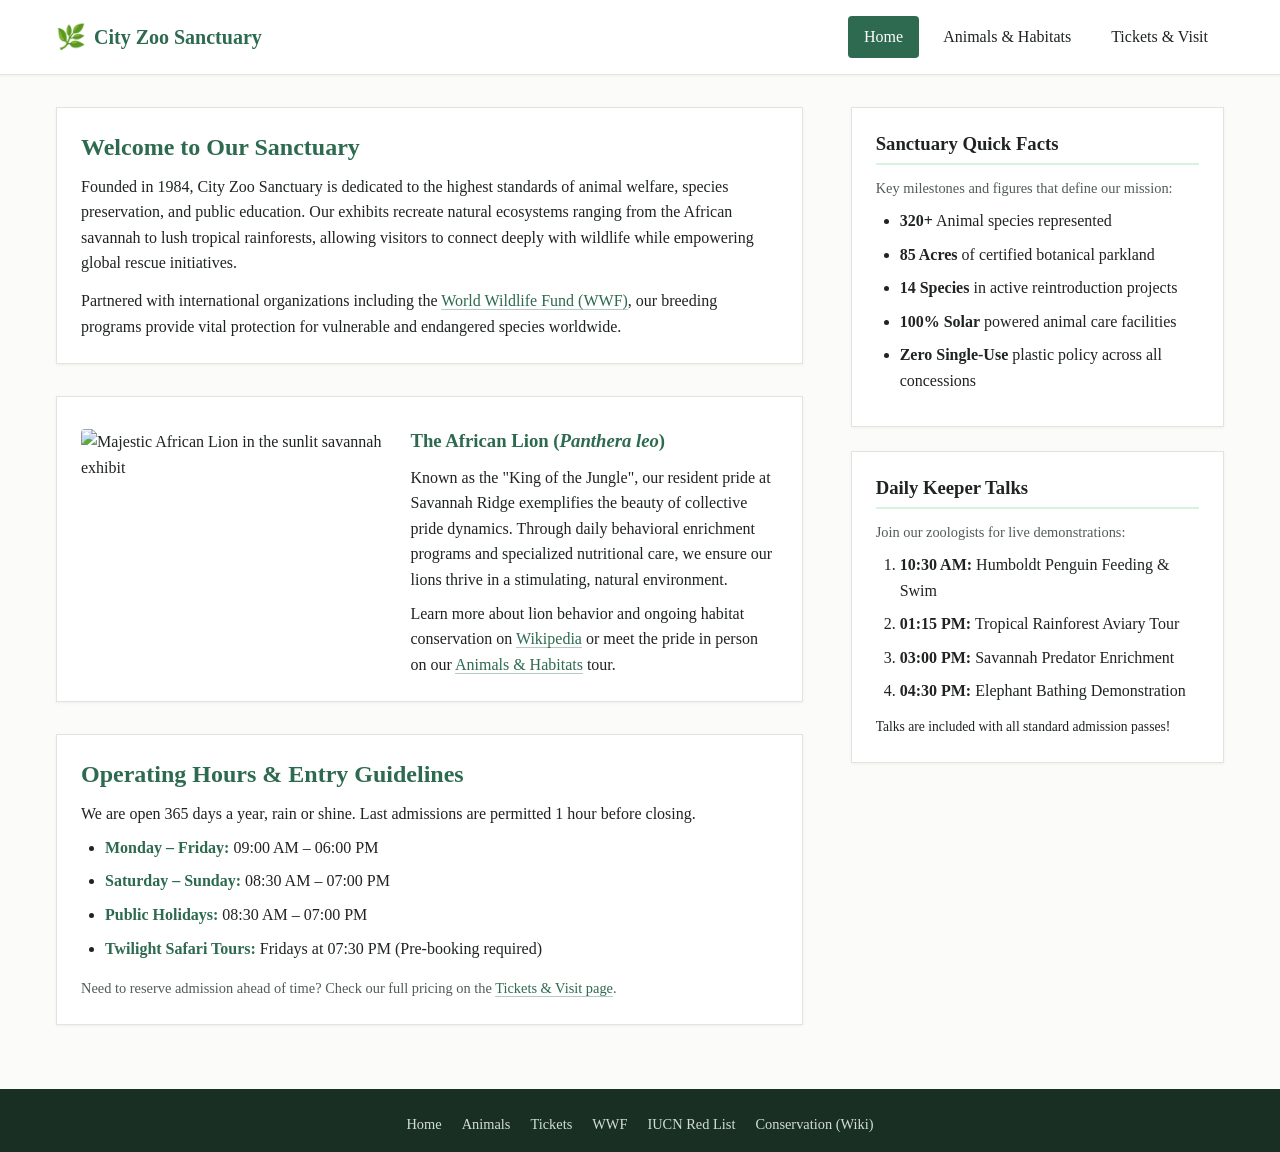
==== commit 971850e9: "feat: add initial project pages, stylesheets, documentation, and animal gallery" ====
--- a/Project1/index.html
+++ b/Project1/index.html
@@ -1,30 +1,33 @@
 <!DOCTYPE html>
 <html lang="en">
+
 <head>
   <meta charset="UTF-8">
   <meta name="viewport" content="width=device-width, initial-scale=1.0">
   <meta http-equiv="X-UA-Compatible" content="IE=edge">
 
   <title>City Zoo Sanctuary | Home &amp; Wildlife Highlights</title>
-  <meta name="description" content="Welcome to City Zoo Sanctuary. Explore world-class wildlife habitats, daily feeding talks, operating hours, and active species conservation programs.">
+  <meta name="description"
+    content="Welcome to City Zoo Sanctuary. Explore world-class wildlife habitats, daily feeding talks, operating hours, and active species conservation programs.">
 
   <!-- Baseline Design Tokens & Core Stylesheet -->
   <link rel="stylesheet" href="css/style.css">
 </head>
+
 <body>
 
-  <!-- Site Header Landmark with Flexbox Navigation -->
+  <!-- Site Header -->
   <header class="site-header">
     <div class="container navbar-container">
-      <a href="index.html" class="brand-link" aria-label="City Zoo Sanctuary Home">
-        <span class="brand-logo-icon" aria-hidden="true">🌿</span>
+      <a href="index.html" class="brand-link">
+        <span class="brand-logo-icon">🌿</span>
         <span>City Zoo Sanctuary</span>
       </a>
 
-      <!-- Primary Site Navigation (Internal Links) -->
-      <nav class="site-nav" aria-label="Main Website Navigation">
+      <!-- Primary Site Navigation -->
+      <nav class="site-nav">
         <ul class="nav-menu">
-          <li class="nav-item"><a href="index.html" class="nav-link active" aria-current="page">Home</a></li>
+          <li class="nav-item"><a href="index.html" class="nav-link active">Home</a></li>
           <li class="nav-item"><a href="animals.html" class="nav-link">Animals &amp; Habitats</a></li>
           <li class="nav-item"><a href="tickets.html" class="nav-link">Tickets &amp; Visit</a></li>
         </ul>
@@ -32,22 +35,11 @@
     </div>
   </header>
 
-  <!-- Main Landmark -->
+  <!-- Main Content -->
   <main class="site-main">
     <div class="container">
 
-      <!-- Welcome Hero Section -->
-      <section class="page-hero" aria-labelledby="welcome-heading">
-        <h1 id="welcome-heading">Discover Wildlife, Support Global Conservation</h1>
-        <p>
-          Home to over 300 rare and rescued species across authentic botanical bio-zones.
-          Plan an unforgettable day of exploration, education, and family adventure.
-        </p>
-        <div class="hero-actions">
-          <a href="tickets.html" class="btn btn-primary">Book Tickets &amp; Passes</a>
-          <a href="animals.html" class="btn btn-secondary">Explore Species Directory</a>
-        </div>
-      </section>
+
 
       <!-- Content Split: Main Sections + Aside Sidebar -->
       <div class="home-layout-grid">
@@ -56,8 +48,8 @@
         <div class="home-main-column">
 
           <!-- Introduction Section -->
-          <section class="content-card" aria-labelledby="intro-title">
-            <h2 id="intro-title">Welcome to Our Sanctuary</h2>
+          <section class="content-card">
+            <h2>Welcome to Our Sanctuary</h2>
             <p>
               Founded in 1984, City Zoo Sanctuary is dedicated to the highest standards of animal welfare,
               species preservation, and public education. Our exhibits recreate natural ecosystems ranging
@@ -66,24 +58,22 @@
             </p>
             <p class="mt-sm">
               Partnered with international organizations including the
-              <a href="https://www.worldwildlife.org" target="_blank" rel="noopener noreferrer">World Wildlife Fund (WWF)</a>,
+              <a href="https://www.worldwildlife.org" target="_blank" rel="noopener noreferrer">World Wildlife Fund
+                (WWF)</a>,
               our breeding programs provide vital protection for vulnerable and endangered species worldwide.
             </p>
           </section>
 
-          <!-- Featured Article Landmark: Animal of the Month -->
-          <article class="content-card featured-article" aria-labelledby="article-aotm-title">
+          <!-- Featured Article: Animal of the Month -->
+          <article class="content-card featured-article">
             <div class="featured-article-content">
               <div class="featured-img-wrap">
-                <img 
-                  src="https://images.unsplash.com/photo-1546182990-dffeafbe841d?auto=format&fit=crop&w=800&q=80" 
-                  alt="Majestic African Lion resting in the sunlit savannah exhibit"
-                  loading="lazy"
-                >
+                <img src="https://images.unsplash.com/photo-1546182990-dffeafbe841d?auto=format&fit=crop&w=800&q=80"
+                  alt="Majestic African Lion in the sunlit savannah exhibit" loading="lazy">
               </div>
               <div class="featured-article-body">
                 <span class="species-status-tag status-vulnerable">Animal of the Month</span>
-                <h3 id="article-aotm-title" class="article-heading-spaced">The African Lion (<em>Panthera leo</em>)</h3>
+                <h3 class="article-heading-spaced">The African Lion (<em>Panthera leo</em>)</h3>
                 <p>
                   Known as the "King of the Jungle", our resident pride at Savannah Ridge exemplifies the
                   beauty of collective pride dynamics. Through daily behavioral enrichment programs and
@@ -99,15 +89,16 @@
           </article>
 
           <!-- Operating Hours Section with Unordered List -->
-          <section class="content-card" aria-labelledby="hours-title">
-            <h2 id="hours-title">Operating Hours &amp; Entry Guidelines</h2>
+          <section class="content-card">
+            <h2>Operating Hours &amp; Entry Guidelines</h2>
             <p>We are open 365 days a year, rain or shine. Last admissions are permitted 1 hour before closing.</p>
 
             <ul class="hours-list">
               <li><span class="hours-highlight">Monday – Friday:</span> 09:00 AM – 06:00 PM</li>
               <li><span class="hours-highlight">Saturday – Sunday:</span> 08:30 AM – 07:00 PM</li>
               <li><span class="hours-highlight">Public Holidays:</span> 08:30 AM – 07:00 PM</li>
-              <li><span class="hours-highlight">Twilight Safari Tours:</span> Fridays at 07:30 PM (Pre-booking required)</li>
+              <li><span class="hours-highlight">Twilight Safari Tours:</span> Fridays at 07:30 PM (Pre-booking required)
+              </li>
             </ul>
 
             <p class="mt-md text-subtle">
@@ -118,11 +109,11 @@
 
         </div>
 
-        <!-- Complementary Aside Landmark: Quick Facts & Highlights -->
-        <aside class="sidebar-aside" aria-labelledby="quick-facts-title">
+        <!-- Sidebar: Quick Facts & Highlights -->
+        <aside class="sidebar-aside">
 
           <div class="sidebar-box">
-            <h3 id="quick-facts-title">Sanctuary Quick Facts</h3>
+            <h3>Sanctuary Quick Facts</h3>
             <p class="text-subtle">Key milestones and figures that define our mission:</p>
             <ul class="facts-list">
               <li><strong>320+</strong> Animal species represented</li>
@@ -154,61 +145,21 @@
     </div>
   </main>
 
-  <!-- Footer Landmark with External Authoritative Links -->
+  <!-- Footer -->
   <footer class="site-footer">
     <div class="container footer-container">
-      <div class="footer-grid">
-
-        <div class="footer-col">
-          <h4>City Zoo Sanctuary</h4>
-          <p>
-            Dedicated to wildlife conservation, environmental education, and scientific research.
-            Every ticket directly funds our field rehabilitation hospital and global species survival programs.
-          </p>
-        </div>
-
-        <div class="footer-col">
-          <h4>Explore Our Site</h4>
-          <ul class="footer-links-list">
-            <li><a href="index.html">Home Overview</a></li>
-            <li><a href="animals.html">Animals &amp; Habitats</a></li>
-            <li><a href="tickets.html">Tickets &amp; Directions</a></li>
-          </ul>
-        </div>
-
-        <div class="footer-col">
-          <h4>Conservation Partners</h4>
-          <ul class="footer-links-list">
-            <li>
-              <a href="https://www.worldwildlife.org" target="_blank" rel="noopener noreferrer">
-                World Wildlife Fund (WWF) &nearr;
-              </a>
-            </li>
-            <li>
-              <a href="https://www.iucnredlist.org" target="_blank" rel="noopener noreferrer">
-                IUCN Red List &nearr;
-              </a>
-            </li>
-            <li>
-              <a href="https://en.wikipedia.org/wiki/Wildlife_conservation" target="_blank" rel="noopener noreferrer">
-                Wildlife Conservation (Wikipedia) &nearr;
-              </a>
-            </li>
-          </ul>
-        </div>
-
-      </div>
-
-      <div class="footer-bottom">
-        <p>&copy; 2026 City Zoo Sanctuary. Built with pure semantic HTML5 &amp; CSS3.</p>
-        <address>
-          124 Safari Way, Green Valley &bull;
-          <a href="mailto:info@cityzoosanctuary.org">info@cityzoosanctuary.org</a> &bull;
-          Phone: (555) 019-2834
-        </address>
+      <div class="footer-links">
+        <a href="index.html">Home</a>
+        <a href="animals.html">Animals</a>
+        <a href="tickets.html">Tickets</a>
+        <a href="https://www.worldwildlife.org" target="_blank" rel="noopener noreferrer">WWF</a>
+        <a href="https://www.iucnredlist.org" target="_blank" rel="noopener noreferrer">IUCN Red List</a>
+        <a href="https://en.wikipedia.org/wiki/Wildlife_conservation" target="_blank"
+          rel="noopener noreferrer">Conservation (Wiki)</a>
       </div>
     </div>
   </footer>
 
 </body>
-</html>
+
+</html>
--- a/Project1/css/style.css
+++ b/Project1/css/style.css
@@ -1,9 +1,6 @@
 @import url('variables.css');
 
-/* ==========================================================================
-   CSS Reset & Base Global Settings
-   ========================================================================== */
-*, *::before, *::after {
+* {
   box-sizing: border-box;
   margin: 0;
   padding: 0;
@@ -15,64 +12,70 @@
 }
 
 body {
-  font-family: var(--font-family-base, system-ui, -apple-system, sans-serif);
-  font-size: var(--font-size-md, 1rem);
-  line-height: var(--line-height-base, 1.6);
-  color: var(--color-text-main, #1f2421);
-  background-color: var(--color-bg-main, #fbfbf9);
+  font-family: david;
+  font-size: 1rem;
+  line-height: 1.6;
+  color: var(--color-text-main);
+  background-color: var(--color-bg-main);
   display: flex;
   flex-direction: column;
   min-height: 100vh;
   overflow-x: hidden;
 }
 
-img, video, iframe, embed {
+img,
+video,
+iframe,
+embed {
   max-width: 100%;
   display: block;
 }
 
 a {
-  color: var(--color-primary, #2d6a4f);
+  color: var(--color-primary);
   text-decoration: underline;
+  text-decoration-color: rgba(45, 106, 79, 0.35);
   text-underline-offset: 3px;
-  transition: color var(--transition-fast, 0.15s ease-in-out);
-}
-
-a:hover, a:focus-visible {
-  color: var(--color-primary-hover, #1b4332);
-}
-
-h1, h2, h3, h4 {
-  font-family: var(--font-family-heading, Georgia, serif);
-  line-height: var(--line-height-tight, 1.25);
-  color: var(--color-text-main, #1f2421);
-}
-
-/* ==========================================================================
-   Global Layout Containers
-   ========================================================================== */
+  transition: color 0.15s ease-in-out,
+    text-decoration-color 0.15s ease-in-out;
+}
+
+a:hover,
+a:focus-visible {
+  color: var(--color-primary-hover);
+  text-decoration-color: var(--color-primary-hover);
+}
+
+h1,
+h2,
+h3,
+h4 {
+  font-family: Georgia;
+  line-height: 1.25;
+  color: var(--color-text-main);
+}
+
+/* Layout Containers */
 .container {
   width: 100%;
-  max-width: var(--container-max-width, 1200px);
+  max-width: 1200px;
   margin-left: auto;
   margin-right: auto;
-  padding-left: var(--space-md, 1rem);
-  padding-right: var(--space-md, 1rem);
+  padding-left: 1rem;
+  padding-right: 1rem;
 }
 
 .site-main {
   flex: 1 0 auto;
-  padding-top: var(--space-xl, 2rem);
-  padding-bottom: var(--space-3xl, 4rem);
-}
-
-/* ==========================================================================
-   Header & Navigation (Flexbox)
-   ========================================================================== */
+  padding-top: 2rem;
+  padding-bottom: 4rem;
+}
+
+/* Header & Navigation */
 .site-header {
-  background-color: var(--color-bg-surface, #ffffff);
-  border-bottom: 1px solid var(--color-border-subtle, #e2e5df);
-  box-shadow: var(--shadow-sm, 0 1px 3px rgba(0, 0, 0, 0.05));
+  background-color: var(--color-bg-surface);
+  border-bottom: 1px solid #e2e5df;
+  box-shadow: 0 1px 3px rgba(0, 0, 0, 0.05);
   position: sticky;
   top: 0;
   z-index: 100;
@@ -82,19 +85,19 @@
   display: flex;
   flex-direction: column;
   align-items: center;
-  padding-top: var(--space-sm, 0.75rem);
-  padding-bottom: var(--space-sm, 0.75rem);
-  gap: var(--space-sm, 0.75rem);
+  padding-top: 0.75rem;
+  padding-bottom: 0.75rem;
+  gap: 0.75rem;
 }
 
 .brand-link {
   display: flex;
   align-items: center;
-  gap: var(--space-xs, 0.5rem);
+  gap: 0.5rem;
   text-decoration: none;
-  font-size: var(--font-size-xl, 1.25rem);
-  font-weight: var(--font-weight-bold, 700);
-  color: var(--color-primary, #2d6a4f);
+  font-size: 1.25rem;
+  font-weight: 700;
+  color: var(--color-primary);
 }
 
 .brand-logo-icon {
@@ -108,7 +111,7 @@
   flex-direction: column;
   align-items: center;
   width: 100%;
-  gap: var(--space-xs, 0.5rem);
+  gap: 0.5rem;
 }
 
 .nav-item {
@@ -120,197 +123,182 @@
   display: block;
   text-decoration: none;
   padding: 0.5rem 1rem;
-  font-weight: var(--font-weight-medium, 500);
-  color: var(--color-text-main, #1f2421);
-  border-radius: var(--radius-sm, 4px);
-  transition: all var(--transition-fast, 0.15s ease-in-out);
-}
-
-.nav-link:hover, .nav-link:focus-visible {
-  background-color: var(--color-primary-light, #d8f3dc);
-  color: var(--color-primary-hover, #1b4332);
+  font-weight: 500;
+  color: var(--color-text-main);
+  border-radius: 4px;
+  transition: all 0.15s ease-in-out;
+}
+
+.nav-link:hover,
+.nav-link:focus-visible {
+  background-color: var(--color-primary-light);
+  color: var(--color-primary-hover);
 }
 
 .nav-link.active {
-  background-color: var(--color-primary, #2d6a4f);
-  color: var(--color-text-inverse, #ffffff);
-}
-
-/* ==========================================================================
-   Page Hero & Section Headers
-   ========================================================================== */
-.page-hero {
-  background: linear-gradient(135deg, var(--color-primary-surface, #edf8f0), #e5f1ea);
-  border: 1px solid var(--color-border-subtle, #e2e5df);
-  border-radius: var(--radius-lg, 12px);
-  padding: var(--space-xl, 2rem) var(--space-md, 1rem);
-  margin-bottom: var(--space-2xl, 3rem);
-  text-align: center;
-}
-
-.page-hero h1 {
-  font-size: var(--font-size-3xl, 2rem);
-  margin-bottom: var(--space-xs, 0.5rem);
-  color: var(--color-primary-hover, #1b4332);
-}
-
-.page-hero p {
-  font-size: var(--font-size-lg, 1.125rem);
-  color: var(--color-text-muted, #525c56);
-  max-width: 720px;
-  margin-left: auto;
-  margin-right: auto;
-  margin-bottom: var(--space-md, 1rem);
-}
-
-.hero-actions {
-  display: flex;
-  justify-content: center;
-  gap: var(--space-md, 1rem);
-  flex-wrap: wrap;
+  background-color: var(--color-primary);
+  color: var(--color-text-inverse);
 }
 
 .btn {
   display: inline-block;
   padding: 0.75rem 1.5rem;
-  font-size: var(--font-size-md, 1rem);
-  font-weight: var(--font-weight-semibold, 600);
+  font-size: 1rem;
+  font-weight: 600;
   text-decoration: none;
-  border-radius: var(--radius-pill, 9999px);
+  border-radius: 9999px;
   border: 2px solid transparent;
   cursor: pointer;
-  transition: all var(--transition-base, 0.25s ease-in-out);
+  transition: transform 0.15s ease-in-out,
+    box-shadow 0.15s ease-in-out,
+    background-color 0.25s ease-in-out,
+    border-color 0.25s ease-in-out,
+    color 0.25s ease-in-out;
+}
+
+.btn:active {
+  transform: translateY(0);
+  box-shadow: 0 1px 3px rgba(0, 0, 0, 0.08);
 }
 
 .btn-primary {
-  background-color: var(--color-primary, #2d6a4f);
-  color: var(--color-text-inverse, #ffffff);
-}
-
-.btn-primary:hover, .btn-primary:focus-visible {
-  background-color: var(--color-primary-hover, #1b4332);
-  color: var(--color-text-inverse, #ffffff);
-  box-shadow: var(--shadow-md, 0 4px 12px rgba(0, 0, 0, 0.12));
+  background-color: var(--color-primary);
+  color: var(--color-text-inverse);
+}
+
+.btn-primary:hover,
+.btn-primary:focus-visible {
+  background-color: var(--color-primary-hover);
+  color: var(--color-text-inverse);
+  transform: translateY(-2px);
+  box-shadow: 0 4px 12px rgba(0, 0, 0, 0.15);
 }
 
 .btn-secondary {
   background-color: transparent;
-  border-color: var(--color-primary, #2d6a4f);
-  color: var(--color-primary, #2d6a4f);
-}
-
-.btn-secondary:hover, .btn-secondary:focus-visible {
-  background-color: var(--color-primary-light, #d8f3dc);
-}
-
-/* ==========================================================================
-   Home Page Layout (CSS Grid / Responsive Split)
-   ========================================================================== */
+  border-color: var(--color-primary);
+  color: var(--color-primary);
+}
+
+.btn-secondary:hover,
+.btn-secondary:focus-visible {
+  background-color: var(--color-primary-light);
+  transform: translateY(-2px);
+  box-shadow: 0 2px 6px rgba(45, 106, 79, 0.12);
+}
+
+/* Home Page Layout */
 .home-layout-grid {
   display: grid;
   grid-template-columns: 1fr;
-  gap: var(--space-xl, 2rem);
+  gap: 2rem;
 }
 
 .home-main-column {
   display: flex;
   flex-direction: column;
-  gap: var(--space-xl, 2rem);
+  gap: 2rem;
 }
 
 .content-card {
-  background-color: var(--color-bg-surface, #ffffff);
-  border: 1px solid var(--color-border-subtle, #e2e5df);
-  border-radius: var(--radius-md, 8px);
-  padding: var(--space-lg, 1.5rem);
-  box-shadow: var(--shadow-sm, 0 1px 3px rgba(0, 0, 0, 0.05));
-}
-
-.content-card h2, .content-card h3 {
-  margin-bottom: var(--space-sm, 0.75rem);
-  color: var(--color-primary, #2d6a4f);
+  background-color: var(--color-bg-surface);
+  border: 1px solid #e2e5df;
+  padding: 1.5rem;
+  box-shadow: 0 1px 3px rgba(0, 0, 0, 0.05);
+  transition: transform 0.25s ease-in-out,
+    box-shadow 0.25s ease-in-out;
+}
+
+.content-card:hover {
+  transform: translateY(-2px);
+  box-shadow: 0 4px 12px rgba(0, 0, 0, 0.08);
+}
+
+.content-card h2,
+.content-card h3 {
+  margin-bottom: 0.75rem;
+  color: var(--color-primary);
 }
 
 /* Animal of the Month Article */
 .featured-article {
-  background-color: var(--color-bg-surface, #ffffff);
-  border-left: 5px solid var(--color-earth-accent, #b07d62);
+  background-color: var(--color-bg-surface);
 }
 
 .featured-article-content {
   display: flex;
   flex-direction: column;
-  gap: var(--space-md, 1rem);
+  gap: 1rem;
 }
 
 .featured-img-wrap img {
   width: 100%;
   height: 240px;
   object-fit: cover;
-  border-radius: var(--radius-sm, 4px);
+  border-radius: 4px;
 }
 
 /* Sidebar Aside */
 .sidebar-aside {
   display: flex;
   flex-direction: column;
-  gap: var(--space-lg, 1.5rem);
+  gap: 1.5rem;
 }
 
 .sidebar-box {
-  background-color: var(--color-bg-surface, #ffffff);
-  border: 1px solid var(--color-border-subtle, #e2e5df);
-  border-radius: var(--radius-md, 8px);
-  padding: var(--space-lg, 1.5rem);
-  box-shadow: var(--shadow-sm, 0 1px 3px rgba(0, 0, 0, 0.05));
+  background-color: var(--color-bg-surface);
+  border: 1px solid #e2e5df;
+  padding: 1.5rem;
+  box-shadow: 0 1px 3px rgba(0, 0, 0, 0.05);
 }
 
 .sidebar-box h3 {
-  border-bottom: 2px solid var(--color-primary-light, #d8f3dc);
-  padding-bottom: var(--space-xs, 0.5rem);
-  margin-bottom: var(--space-sm, 0.75rem);
+  border-bottom: 2px solid var(--color-primary-light);
+  padding-bottom: 0.5rem;
+  margin-bottom: 0.75rem;
 }
 
 /* Quick Facts & Operating Hours Lists */
-.facts-list, .hours-list, .instruction-steps {
-  padding-left: var(--space-lg, 1.5rem);
-  margin-top: var(--space-xs, 0.5rem);
-}
-
-.facts-list li, .hours-list li, .instruction-steps li {
-  margin-bottom: var(--space-xs, 0.5rem);
+.facts-list,
+.hours-list,
+.instruction-steps {
+  padding-left: 1.5rem;
+  margin-top: 0.5rem;
+}
+
+.facts-list li,
+.hours-list li,
+.instruction-steps li {
+  margin-bottom: 0.5rem;
 }
 
 .hours-highlight {
-  font-weight: var(--font-weight-bold, 700);
-  color: var(--color-primary, #2d6a4f);
-}
-
-/* ==========================================================================
-   Animals Gallery (CSS Grid)
-   ========================================================================== */
+  font-weight: 700;
+  color: var(--color-primary);
+}
+
+/* Animals Gallery */
 .gallery-grid {
   display: grid;
   grid-template-columns: repeat(auto-fit, minmax(280px, 1fr));
-  gap: var(--space-lg, 1.5rem);
-  margin-top: var(--space-lg, 1.5rem);
-  margin-bottom: var(--space-2xl, 3rem);
+  gap: 1.5rem;
+  margin-top: 1.5rem;
+  margin-bottom: 3rem;
 }
 
 .animal-card {
   display: flex;
   flex-direction: column;
-  background-color: var(--color-bg-surface, #ffffff);
-  border: 1px solid var(--color-border-subtle, #e2e5df);
-  border-radius: var(--radius-md, 8px);
+  background-color: var(--color-bg-surface);
+  border: 1px solid #e2e5df;
   overflow: hidden;
-  box-shadow: var(--shadow-sm, 0 1px 3px rgba(0, 0, 0, 0.06));
-  transition: transform var(--transition-base, 0.25s ease-in-out), box-shadow var(--transition-base, 0.25s ease-in-out);
+  box-shadow: 0 1px 3px rgba(0, 0, 0, 0.06);
+  transition: transform 0.25s ease-in-out, box-shadow 0.25s ease-in-out;
 }
 
 .animal-card:hover {
   transform: translateY(-4px);
-  box-shadow: var(--shadow-md, 0 4px 12px rgba(0, 0, 0, 0.12));
+  box-shadow: 0 4px 12px rgba(0, 0, 0, 0.12);
 }
 
 .animal-img-wrapper {
@@ -318,7 +306,7 @@
   width: 100%;
   aspect-ratio: 16 / 10;
   overflow: hidden;
-  background-color: var(--color-bg-muted, #f2f3ee);
+  background-color: var(--color-bg-muted);
 }
 
 .animal-img-wrapper img {
@@ -336,10 +324,10 @@
   position: absolute;
   top: 0.75rem;
   right: 0.75rem;
-  font-size: var(--font-size-xs, 0.75rem);
-  font-weight: var(--font-weight-bold, 700);
+  font-size: 0.75rem;
+  font-weight: 700;
   padding: 0.25rem 0.5rem;
-  border-radius: var(--radius-pill, 9999px);
+  border-radius: 9999px;
   text-transform: uppercase;
   letter-spacing: 0.05em;
 }
@@ -360,106 +348,106 @@
 }
 
 .animal-card-body {
-  padding: var(--space-md, 1rem);
+  padding: 1rem;
   display: flex;
   flex-direction: column;
   flex-grow: 1;
 }
 
 .animal-card-body h3 {
-  font-size: var(--font-size-xl, 1.25rem);
-  margin-bottom: var(--space-2xs, 0.25rem);
+  font-size: 1.25rem;
+  margin-bottom: 0.25rem;
 }
 
 .scientific-name {
   font-style: italic;
-  font-size: var(--font-size-sm, 0.875rem);
-  color: var(--color-text-muted, #525c56);
-  margin-bottom: var(--space-xs, 0.5rem);
+  font-size: 0.875rem;
+  color: var(--color-text-muted);
+  margin-bottom: 0.5rem;
 }
 
 .animal-desc {
   font-size: 0.95rem;
-  margin-bottom: var(--space-md, 1rem);
+  margin-bottom: 1rem;
   flex-grow: 1;
 }
 
 .learn-more-link {
-  font-weight: var(--font-weight-semibold, 600);
+  font-weight: 600;
   display: inline-flex;
   align-items: center;
   gap: 0.25rem;
 }
 
-/* ==========================================================================
-   Media Section (Video, Audio & PDF Embed)
-   ========================================================================== */
+/* Media Section */
 .media-section {
-  background-color: var(--color-bg-surface, #ffffff);
-  border: 1px solid var(--color-border-subtle, #e2e5df);
-  border-radius: var(--radius-lg, 12px);
-  padding: var(--space-xl, 2rem) var(--space-md, 1rem);
-  margin-top: var(--space-2xl, 3rem);
+  background-color: var(--color-bg-surface);
+  border: 1px solid #e2e5df;
+  padding: 2rem 1rem;
+  margin-top: 3rem;
 }
 
 .media-section h2 {
   text-align: center;
-  margin-bottom: var(--space-xs, 0.5rem);
+  margin-bottom: 0.5rem;
 }
 
 .media-subtitle {
   text-align: center;
-  color: var(--color-text-muted, #525c56);
-  margin-bottom: var(--space-xl, 2rem);
+  color: var(--color-text-muted);
+  margin-bottom: 2rem;
 }
 
 .media-grid {
   display: grid;
   grid-template-columns: 1fr;
-  gap: var(--space-xl, 2rem);
+  gap: 2rem;
 }
 
 .media-item {
-  background-color: var(--color-bg-main, #fbfbf9);
-  border: 1px solid var(--color-border-subtle, #e2e5df);
-  border-radius: var(--radius-md, 8px);
-  padding: var(--space-md, 1rem);
+  background-color: var(--color-bg-main);
+  border: 1px solid #e2e5df;
+  padding: 1rem;
 }
 
 .media-item h3 {
-  margin-bottom: var(--space-xs, 0.5rem);
-  font-size: var(--font-size-lg, 1.125rem);
+  margin-bottom: 0.5rem;
+  font-size: 1.125rem;
 }
 
 .media-item p {
-  font-size: var(--font-size-sm, 0.875rem);
-  color: var(--color-text-muted, #525c56);
-  margin-bottom: var(--space-sm, 0.75rem);
+  font-size: 0.875rem;
+  color: var(--color-text-muted);
+  margin-bottom: 0.75rem;
 }
 
 .video-container {
   width: 100%;
-  border-radius: var(--radius-sm, 4px);
+  aspect-ratio: 16 / 9;
+  border-radius: 4px;
   overflow: hidden;
   background-color: #000000;
 }
 
-.video-container video {
-  width: 100%;
+.video-container video,
+.video-container iframe {
+  width: 100%;
+  height: 100%;
+  border: 0;
   display: block;
 }
 
 .audio-container audio {
   width: 100%;
-  margin-top: var(--space-xs, 0.5rem);
+  margin-top: 0.5rem;
 }
 
 .embed-pdf-container {
   width: 100%;
   height: 380px;
-  border-radius: var(--radius-sm, 4px);
+  border-radius: 4px;
   overflow: hidden;
-  border: 1px solid var(--color-border-medium, #c8cecb);
+  border: 1px solid var(--color-border-medium);
 }
 
 .embed-pdf-container embed {
@@ -468,13 +456,13 @@
 }
 
 .fallback-text {
-  font-size: var(--font-size-xs, 0.75rem);
-  margin-top: var(--space-xs, 0.5rem);
-  color: var(--color-text-muted, #525c56);
+  font-size: 0.75rem;
+  margin-top: 0.5rem;
+  color: var(--color-text-muted);
 }
 
 .fallback-text-spaced {
-  margin-top: var(--space-md, 1rem);
+  margin-top: 1rem;
 }
 
 /* Reusable utility classes for typography & spacing */
@@ -484,65 +472,63 @@
 
 .gallery-title {
   text-align: center;
-  color: var(--color-primary, #2d6a4f);
+  color: var(--color-primary);
 }
 
 .gallery-subtitle {
   text-align: center;
-  color: var(--color-text-muted, #525c56);
+  color: var(--color-text-muted);
   max-width: 650px;
-  margin: var(--space-xs, 0.5rem) auto var(--space-lg, 1.5rem) auto;
+  margin: 0.5rem auto 1.5rem auto;
 }
 
 .article-heading-spaced {
-  margin-top: var(--space-xs, 0.5rem);
+  margin-top: 0.5rem;
 }
 
 .text-subtle {
   font-size: 0.9rem;
-  color: var(--color-text-muted, #525c56);
+  color: var(--color-text-muted);
 }
 
 .text-subtle-sm {
-  margin-top: var(--space-sm, 0.75rem);
+  margin-top: 0.75rem;
   font-size: 0.85rem;
 }
 
 .mt-2xs {
-  margin-top: var(--space-2xs, 0.25rem);
+  margin-top: 0.25rem;
 }
 
 .mt-xs {
-  margin-top: var(--space-xs, 0.5rem);
+  margin-top: 0.5rem;
 }
 
 .mt-sm {
-  margin-top: var(--space-sm, 0.75rem);
+  margin-top: 0.75rem;
 }
 
 .mt-md {
-  margin-top: var(--space-md, 1rem);
+  margin-top: 1rem;
 }
 
 .mt-lg {
-  margin-top: var(--space-lg, 1.5rem);
+  margin-top: 1.5rem;
 }
 
 .mb-xs {
-  margin-bottom: var(--space-xs, 0.5rem);
+  margin-bottom: 0.5rem;
 }
 
 .btn-form-submit {
   min-width: 220px;
 }
 
-/* ==========================================================================
-   Tickets & Booking Layout: Table, Form & Map
-   ========================================================================== */
+/* Tickets, Form & Map */
 .tickets-layout-grid {
   display: grid;
   grid-template-columns: 1fr;
-  gap: var(--space-2xl, 3rem);
+  gap: 3rem;
 }
 
 /* Pricing Table */
@@ -550,41 +536,42 @@
   width: 100%;
   overflow-x: auto;
   -webkit-overflow-scrolling: touch;
-  margin-top: var(--space-md, 1rem);
-  border: 1px solid var(--color-border-subtle, #e2e5df);
-  border-radius: var(--radius-md, 8px);
+  margin-top: 1rem;
+  border: 1px solid #e2e5df;
+  border-radius: 8px;
 }
 
 .pricing-table {
   width: 100%;
   border-collapse: collapse;
   text-align: left;
-  background-color: var(--color-bg-surface, #ffffff);
+  background-color: var(--color-bg-surface);
 }
 
 .pricing-table thead {
-  background-color: var(--color-primary-surface, #edf8f0);
-}
-
-.pricing-table th, .pricing-table td {
+  background-color: var(--color-primary-surface);
+}
+
+.pricing-table th,
+.pricing-table td {
   padding: 0.875rem 1rem;
-  border-bottom: 1px solid var(--color-border-subtle, #e2e5df);
+  border-bottom: 1px solid #e2e5df;
   font-size: 0.95rem;
 }
 
 .pricing-table th {
-  color: var(--color-primary-hover, #1b4332);
-  font-weight: var(--font-weight-semibold, 600);
+  color: var(--color-primary-hover);
+  font-weight: 600;
 }
 
 .pricing-table tbody tr:hover {
-  background-color: var(--color-bg-muted, #f2f3ee);
+  background-color: var(--color-bg-muted);
 }
 
 .pricing-table tfoot {
-  font-size: var(--font-size-xs, 0.75rem);
-  color: var(--color-text-muted, #525c56);
-  background-color: var(--color-bg-main, #fbfbf9);
+  font-size: 0.75rem;
+  color: var(--color-text-muted);
+  background-color: var(--color-bg-main);
 }
 
 .pricing-table tfoot td {
@@ -592,73 +579,76 @@
 }
 
 .price-tag {
-  font-weight: var(--font-weight-bold, 700);
-  color: var(--color-primary, #2d6a4f);
+  font-weight: 700;
+  color: var(--color-primary);
 }
 
 /* Reservation Form (Flexbox Controls) */
 .booking-form-card {
-  background-color: var(--color-bg-surface, #ffffff);
-  border: 1px solid var(--color-border-subtle, #e2e5df);
-  border-radius: var(--radius-lg, 12px);
-  padding: var(--space-xl, 2rem) var(--space-md, 1rem);
-  box-shadow: var(--shadow-sm, 0 1px 3px rgba(0, 0, 0, 0.05));
+  background-color: var(--color-bg-surface);
+  border: 1px solid #e2e5df;
+  padding: 2rem 1rem;
+  box-shadow: 0 1px 3px rgba(0, 0, 0, 0.05);
 }
 
 .booking-form-card h2 {
-  margin-bottom: var(--space-xs, 0.5rem);
-  color: var(--color-primary, #2d6a4f);
+  margin-bottom: 0.5rem;
+  color: var(--color-primary);
 }
 
 .booking-form-card p {
-  color: var(--color-text-muted, #525c56);
-  margin-bottom: var(--space-lg, 1.5rem);
+  color: var(--color-text-muted);
+  margin-bottom: 1.5rem;
 }
 
 .booking-form {
   display: flex;
   flex-direction: column;
-  gap: var(--space-md, 1rem);
+  gap: 1rem;
 }
 
 .form-group {
   display: flex;
   flex-direction: column;
-  gap: var(--space-2xs, 0.25rem);
+  gap: 0.25rem;
 }
 
 .form-row-2col {
   display: flex;
   flex-direction: column;
-  gap: var(--space-md, 1rem);
+  gap: 1rem;
 }
 
 .form-label {
-  font-size: var(--font-size-sm, 0.875rem);
-  font-weight: var(--font-weight-medium, 500);
-  color: var(--color-text-main, #1f2421);
+  font-size: 0.875rem;
+  font-weight: 500;
+  color: var(--color-text-main);
 }
 
 .required-asterisk {
   color: #c53030;
 }
 
-.form-input, .form-select, .form-textarea {
+.form-input,
+.form-select,
+.form-textarea {
   width: 100%;
   padding: 0.75rem 0.875rem;
   font-family: inherit;
-  font-size: var(--font-size-md, 1rem);
-  border: 1px solid var(--color-border-medium, #c8cecb);
-  border-radius: var(--radius-sm, 4px);
+  font-size: 1rem;
+  border: 1px solid var(--color-border-medium);
+  border-radius: 4px;
   background-color: #ffffff;
-  color: var(--color-text-main, #1f2421);
-  transition: border-color var(--transition-fast, 0.15s), box-shadow var(--transition-fast, 0.15s);
-}
-
-.form-input:focus, .form-select:focus, .form-textarea:focus {
+  color: var(--color-text-main);
+  transition: border-color 0.15s, box-shadow 0.15s;
+}
+
+.form-input:focus,
+.form-select:focus,
+.form-textarea:focus {
   outline: none;
-  border-color: var(--color-border-focus, #2d6a4f);
-  box-shadow: 0 0 0 3px var(--color-primary-light, #d8f3dc);
+  border-color: #2d6a4f;
+  box-shadow: 0 0 0 3px var(--color-primary-light);
 }
 
 .form-textarea {
@@ -667,35 +657,34 @@
 }
 
 .form-helper {
-  font-size: var(--font-size-xs, 0.75rem);
-  color: var(--color-text-muted, #525c56);
+  font-size: 0.75rem;
+  color: var(--color-text-muted);
 }
 
 /* Map Section (iframe) */
 .map-card {
-  background-color: var(--color-bg-surface, #ffffff);
-  border: 1px solid var(--color-border-subtle, #e2e5df);
-  border-radius: var(--radius-lg, 12px);
-  padding: var(--space-lg, 1.5rem);
-  box-shadow: var(--shadow-sm, 0 1px 3px rgba(0, 0, 0, 0.05));
+  background-color: var(--color-bg-surface);
+  border: 1px solid #e2e5df;
+  padding: 1.5rem;
+  box-shadow: 0 1px 3px rgba(0, 0, 0, 0.05);
 }
 
 .map-card h2 {
-  margin-bottom: var(--space-xs, 0.5rem);
-  color: var(--color-primary, #2d6a4f);
+  margin-bottom: 0.5rem;
+  color: var(--color-primary);
 }
 
 .map-card p {
-  color: var(--color-text-muted, #525c56);
-  margin-bottom: var(--space-md, 1rem);
+  color: var(--color-text-muted);
+  margin-bottom: 1rem;
 }
 
 .map-iframe-container {
   width: 100%;
   aspect-ratio: 16 / 9;
-  border-radius: var(--radius-md, 8px);
+  border-radius: 8px;
   overflow: hidden;
-  border: 1px solid var(--color-border-subtle, #e2e5df);
+  border: 1px solid #e2e5df;
 }
 
 .map-iframe-container iframe {
@@ -704,80 +693,43 @@
   border: 0;
 }
 
-/* ==========================================================================
-   Footer Landmark
-   ========================================================================= */
+/* Footer */
 .site-footer {
   background-color: #1a2f23;
   color: #d1ded6;
-  padding: var(--space-2xl, 3rem) 0 var(--space-lg, 1.5rem) 0;
+  padding: 1.5rem 0 1rem 0;
   margin-top: auto;
 }
 
 .footer-container {
   display: flex;
   flex-direction: column;
-  gap: var(--space-xl, 2rem);
-}
-
-.footer-grid {
-  display: grid;
-  grid-template-columns: 1fr;
-  gap: var(--space-xl, 2rem);
-}
-
-.footer-col h4 {
-  color: #ffffff;
-  font-size: var(--font-size-lg, 1.125rem);
-  margin-bottom: var(--space-sm, 0.75rem);
-}
-
-.footer-col p {
-  font-size: var(--font-size-sm, 0.875rem);
-  line-height: 1.6;
-}
-
-.footer-links-list {
-  list-style: none;
-  display: flex;
-  flex-direction: column;
-  gap: var(--space-xs, 0.5rem);
-}
-
-.footer-links-list a {
+  align-items: center;
+  text-align: center;
+  gap: 0.75rem;
+}
+
+.footer-links {
+  display: flex;
+  flex-wrap: wrap;
+  justify-content: center;
+  gap: 1.25rem;
+}
+
+.footer-links a {
   color: #d1ded6;
   text-decoration: none;
-  font-size: var(--font-size-sm, 0.875rem);
-  transition: color var(--transition-fast, 0.15s ease-in-out);
-}
-
-.footer-links-list a:hover, .footer-links-list a:focus-visible {
+  font-size: 0.9rem;
+  transition: color 0.15s ease-in-out;
+}
+
+.footer-links a:hover,
+.footer-links a:focus-visible {
   color: #8ce1a4;
   text-decoration: underline;
 }
 
-.footer-bottom {
-  border-top: 1px solid rgba(255, 255, 255, 0.12);
-  padding-top: var(--space-md, 1rem);
-  display: flex;
-  flex-direction: column;
-  align-items: center;
-  gap: var(--space-xs, 0.5rem);
-  font-size: var(--font-size-xs, 0.75rem);
-  text-align: center;
-}
-
-.footer-bottom address {
-  font-style: normal;
-}
-
-.footer-bottom a {
-  color: #8ce1a4;
-}
-
-/* ==========================================================================
-   Responsive Breakpoint: Desktop (> 768px)
-   ========================================================================== */
+/* Responsive Breakpoint: Desktop (> 768px) */
 @media (min-width: 769px) {
   .site-header {
     padding: 0;
@@ -786,32 +738,24 @@
   .navbar-container {
     flex-direction: row;
     justify-content: space-between;
-    padding-top: var(--space-md, 1rem);
-    padding-bottom: var(--space-md, 1rem);
+    padding-top: 1rem;
+    padding-bottom: 1rem;
   }
 
   .nav-menu {
     flex-direction: row;
     width: auto;
-    gap: var(--space-xs, 0.5rem);
+    gap: 0.5rem;
   }
 
   .nav-item {
     width: auto;
-  }
-
-  .page-hero {
-    padding: var(--space-2xl, 3rem) var(--space-xl, 2rem);
-  }
-
-  .page-hero h1 {
-    font-size: var(--font-size-4xl, 2.5rem);
   }
 
   /* Home Desktop Split: 2fr Main Content, 1fr Sidebar Aside */
   .home-layout-grid {
     grid-template-columns: 2fr 1fr;
-    gap: var(--space-2xl, 3rem);
+    gap: 3rem;
     align-items: start;
   }
 
@@ -841,15 +785,4 @@
   .form-row-2col .form-group {
     flex: 1;
   }
-
-  /* Footer 3 Columns */
-  .footer-grid {
-    grid-template-columns: 2fr 1fr 1fr;
-  }
-
-  .footer-bottom {
-    flex-direction: row;
-    justify-content: space-between;
-    text-align: left;
-  }
-}
+}
